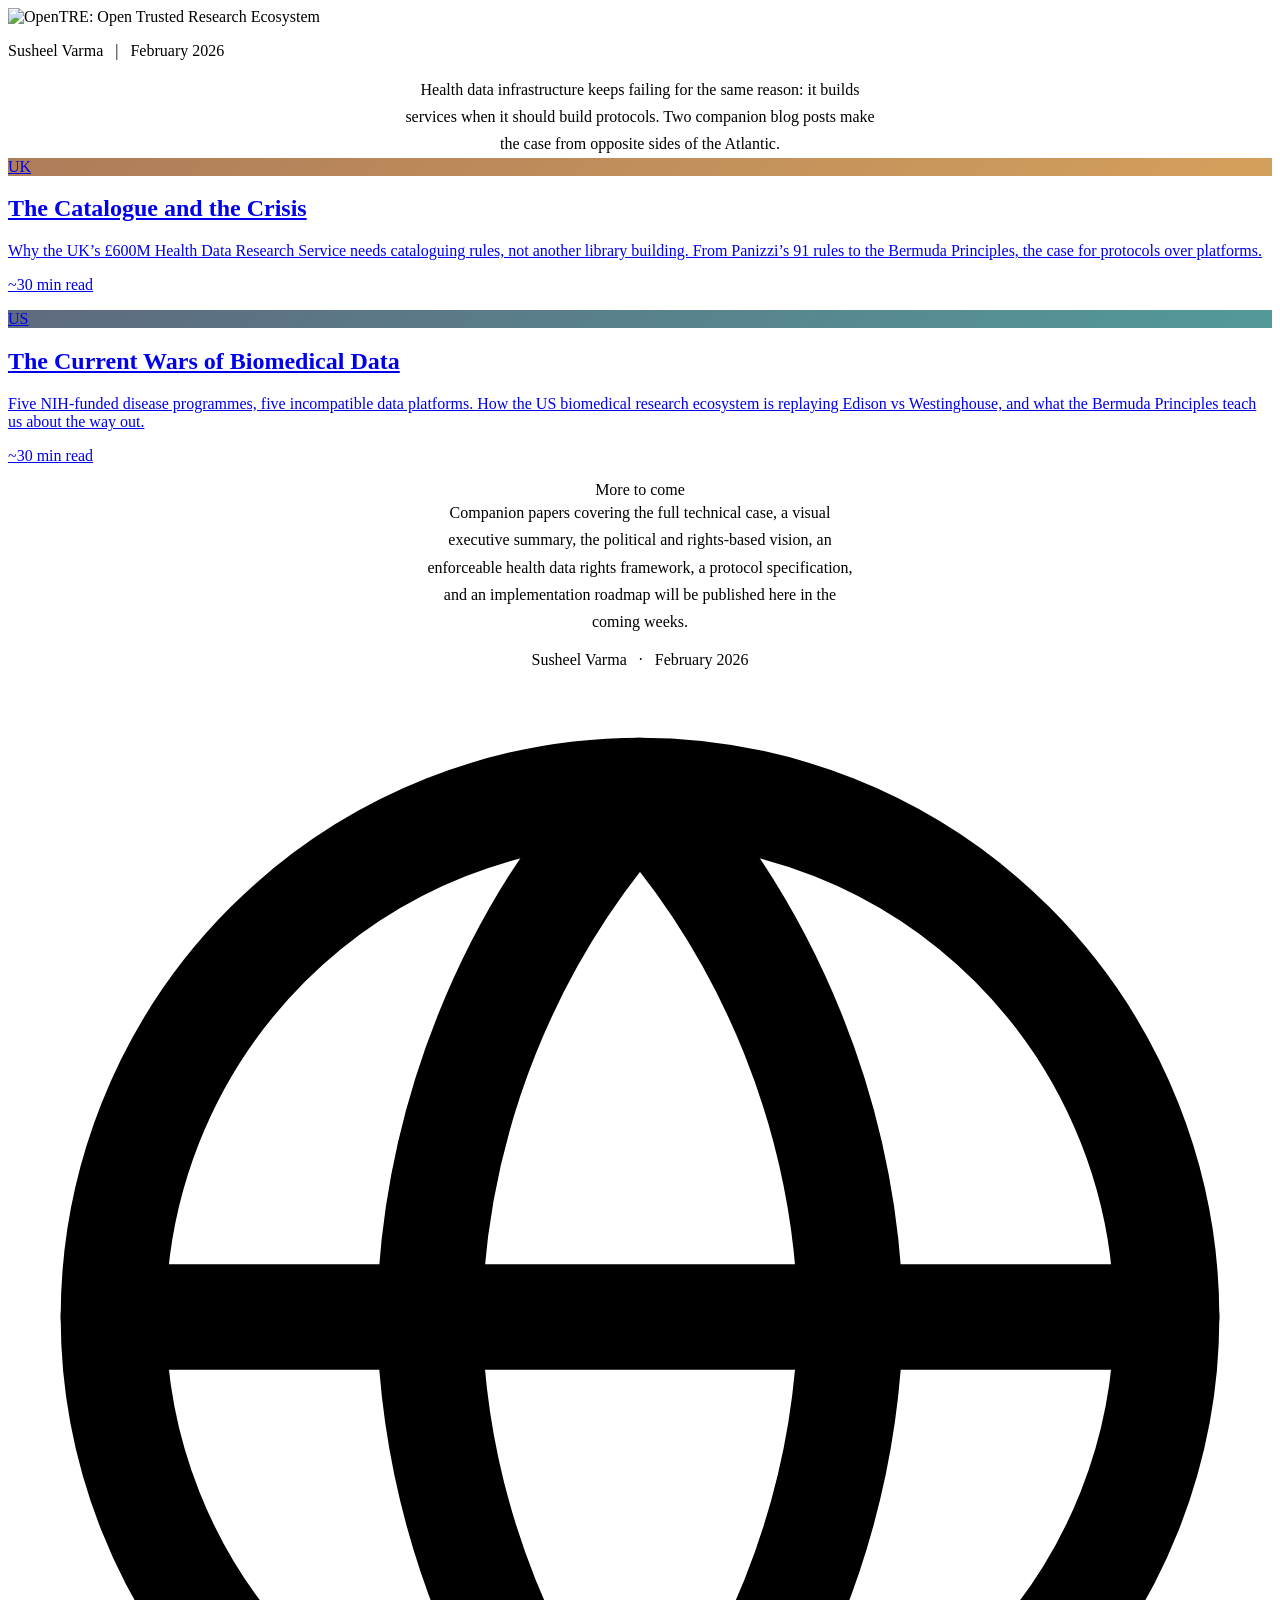
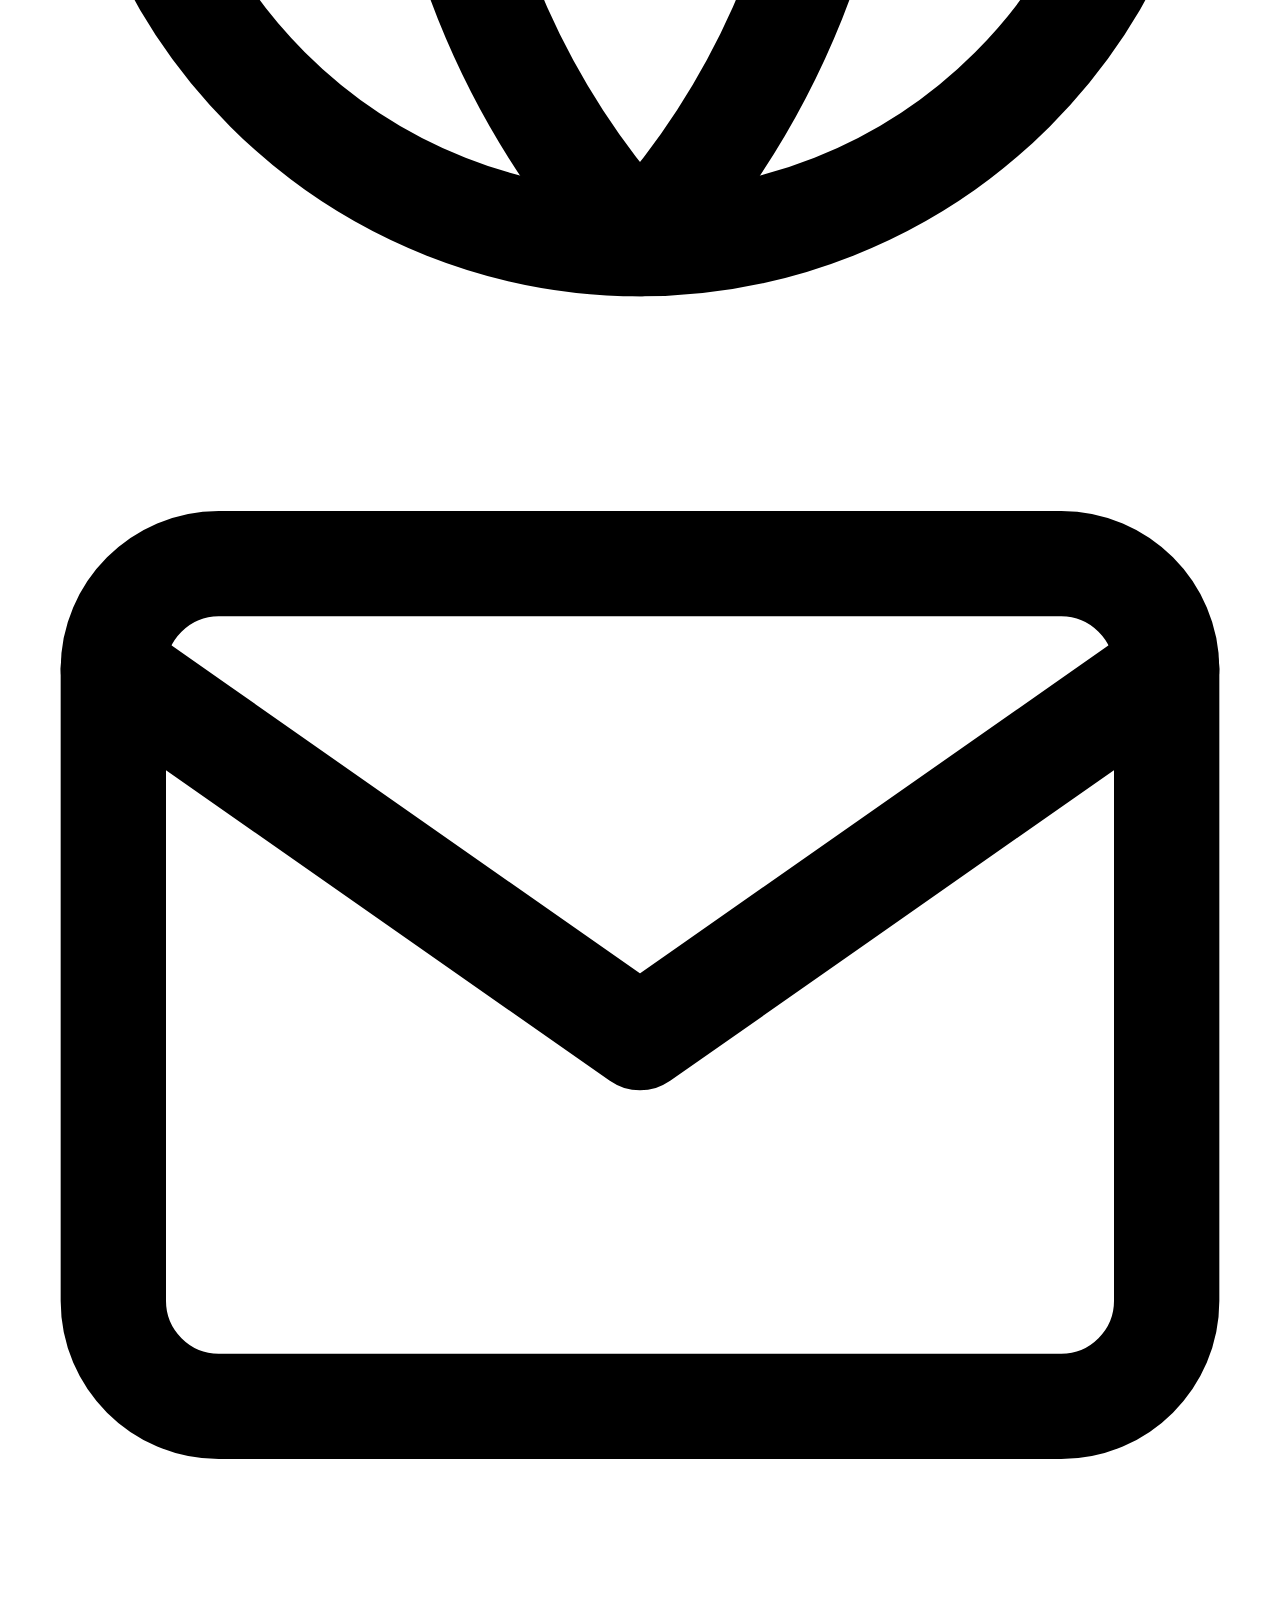
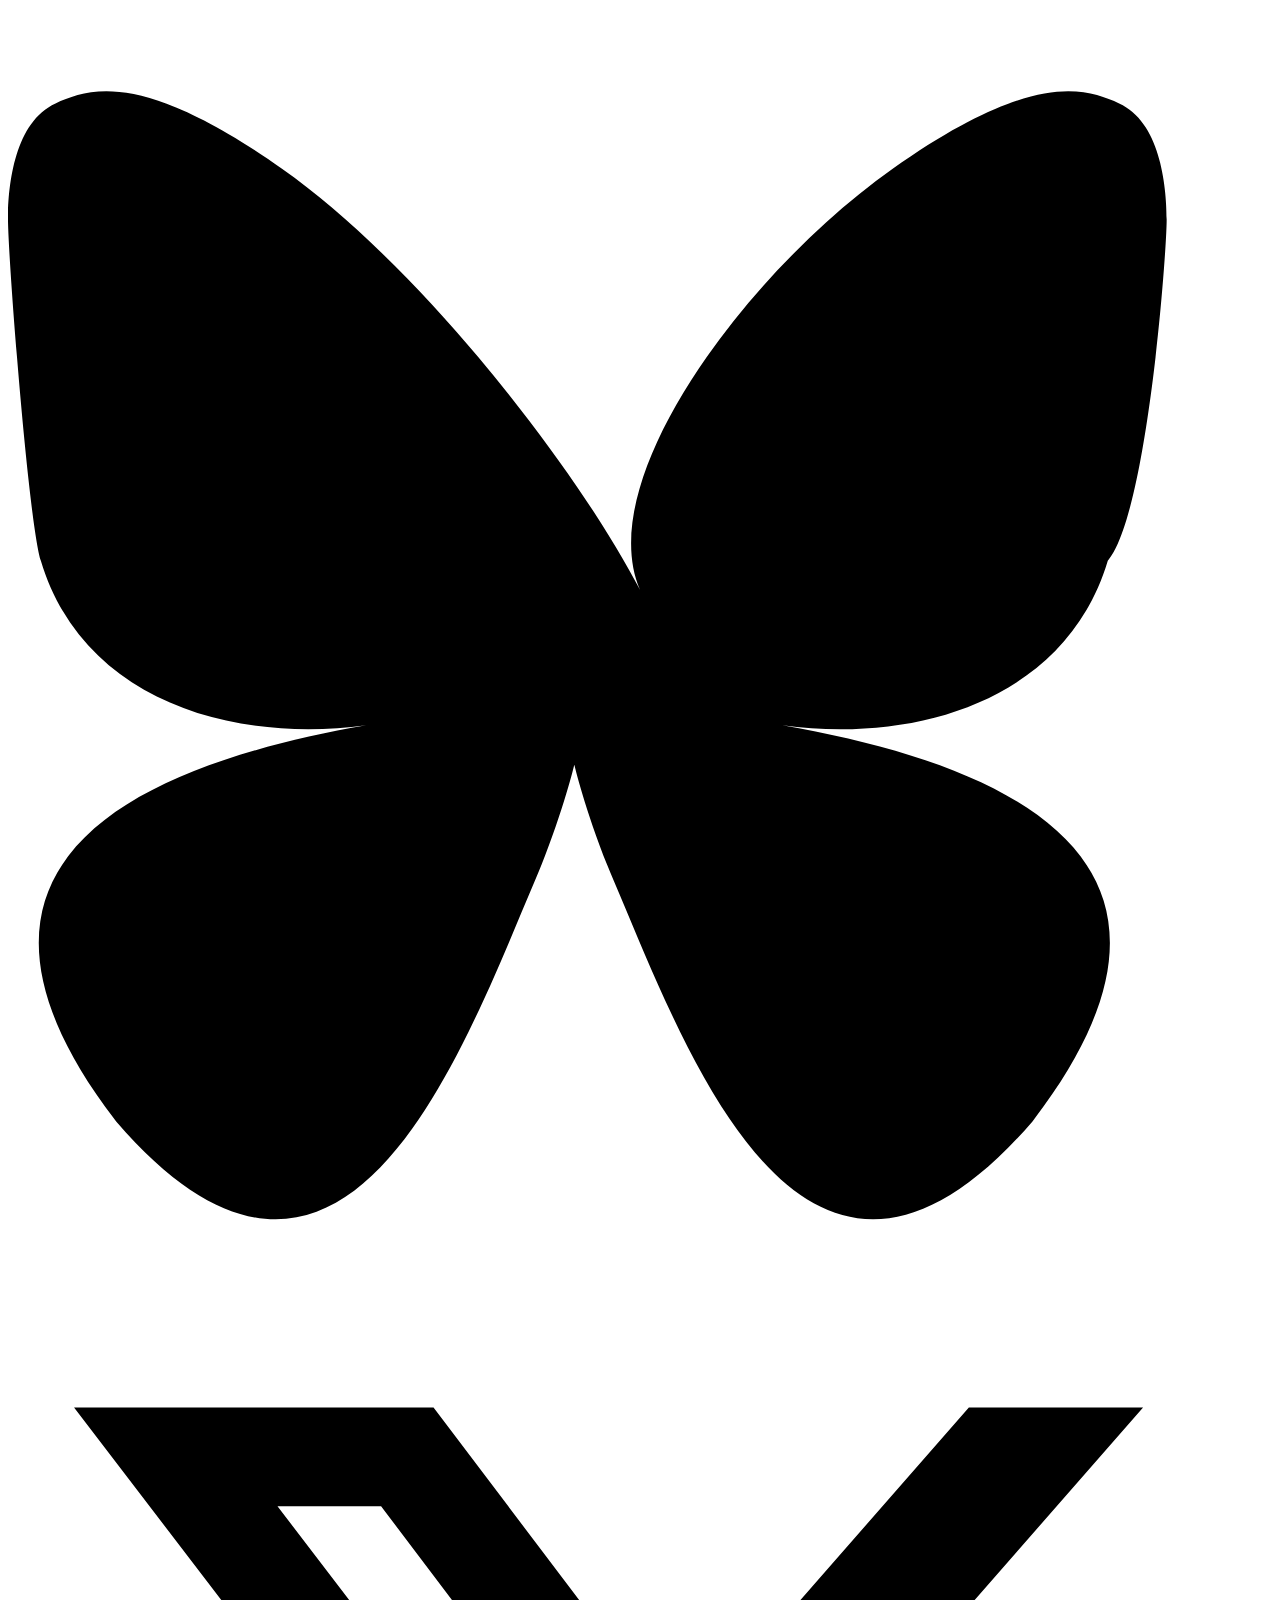
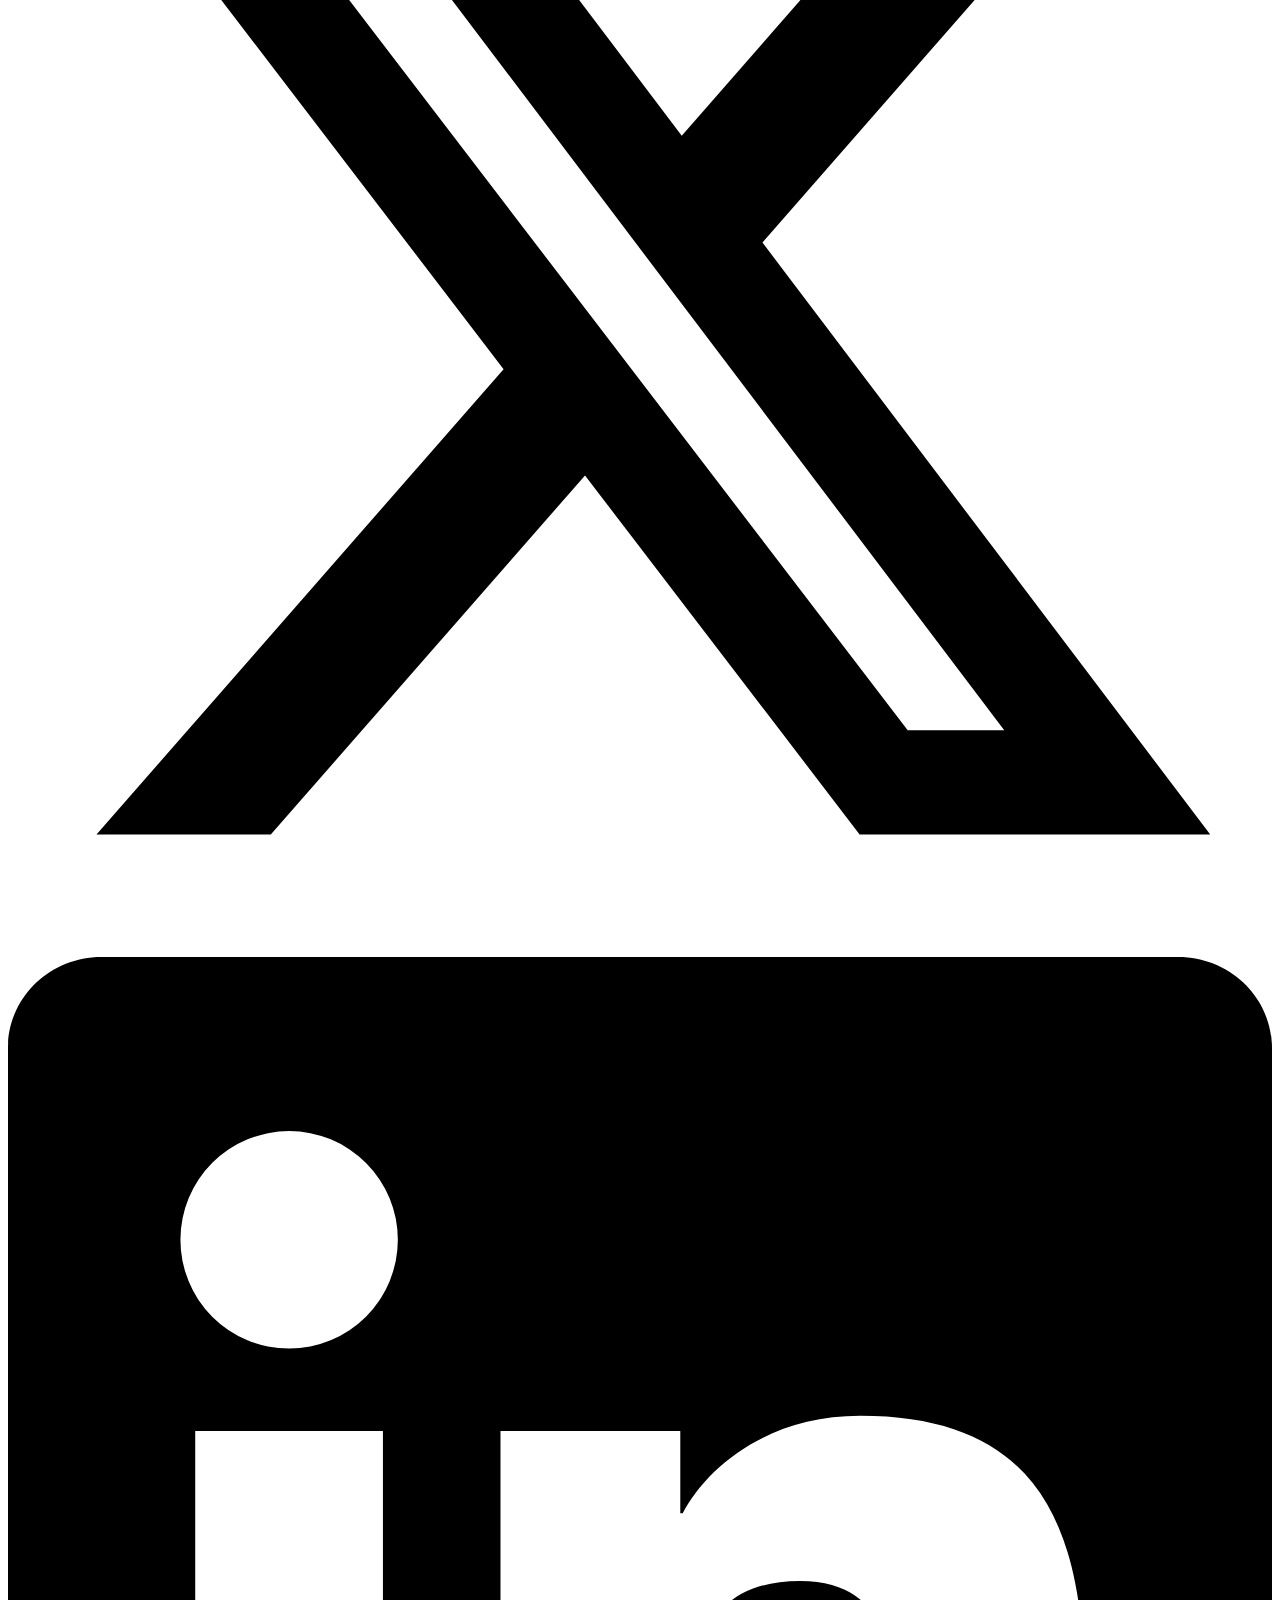
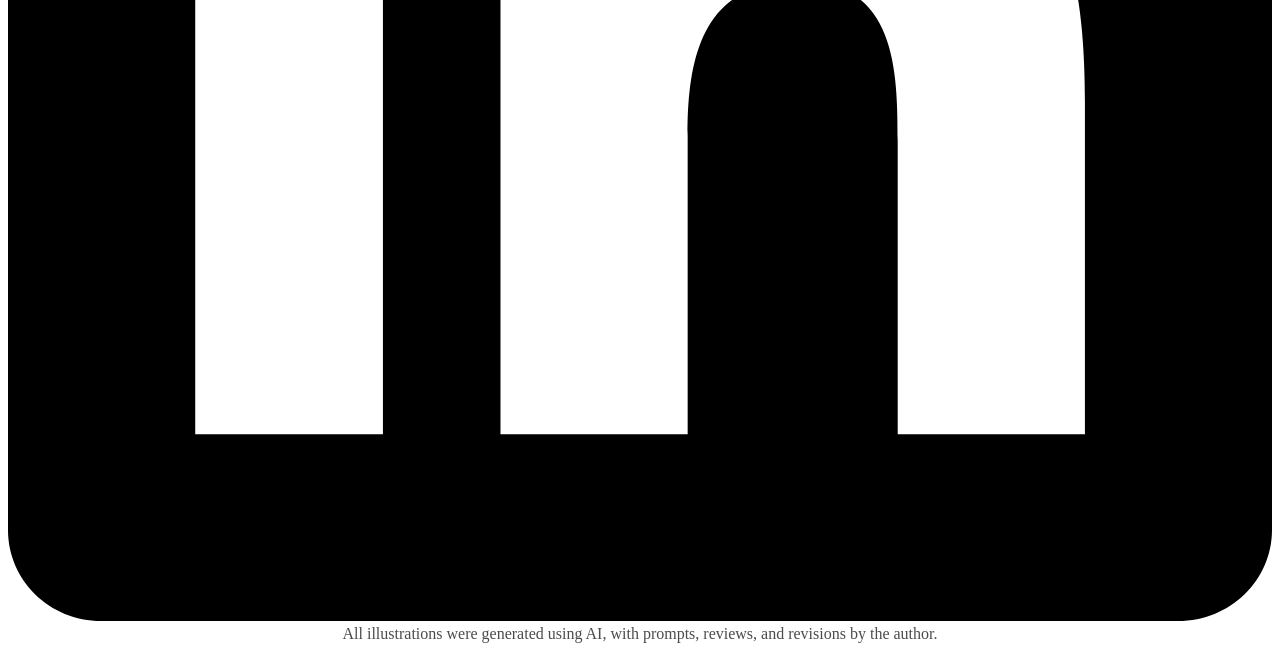
==== index.html @ 94cab022 "Adding Index and US/UK Blogposts" ====
<!doctype html>
<html lang="en">
    <head>
        <meta charset="UTF-8" />
        <meta name="viewport" content="width=device-width, initial-scale=1.0" />
        <title>OpenTRE: Protocols, Not Services</title>
        <meta
            name="description"
            content="OpenTRE argues that health data infrastructure should build protocols, not services. Two companion blog posts make the case from the UK and US perspectives."
        />
        <meta name="author" content="Susheel Varma" />

        <!-- Open Graph -->
        <meta property="og:type" content="website" />
        <meta property="og:title" content="OpenTRE: Protocols, Not Services" />
        <meta
            property="og:description"
            content="Two companion blog posts arguing that health data infrastructure should build protocols, not services. The UK case and the US case."
        />
        <meta property="og:url" content="https://opentre.org/" />
        <meta
            property="og:image"
            content="https://opentre.org/images/opentre-icon-512.png"
        />
        <meta property="og:site_name" content="OpenTRE" />

        <!-- Twitter Card -->
        <meta name="twitter:card" content="summary_large_image" />
        <meta name="twitter:title" content="OpenTRE: Protocols, Not Services" />
        <meta
            name="twitter:description"
            content="Two companion blog posts arguing that health data infrastructure should build protocols, not services."
        />
        <meta
            name="twitter:image"
            content="https://opentre.org/images/opentre-icon-512.png"
        />
        <meta name="twitter:creator" content="@susheelvarma" />

        <link rel="preconnect" href="https://fonts.googleapis.com" />
        <link rel="preconnect" href="https://fonts.gstatic.com" crossorigin />
        <link
            href="https://fonts.googleapis.com/css2?family=Newsreader:ital,wght@0,400;0,500;0,600;1,400&family=Source+Serif+4:ital,wght@0,400;0,700;1,400&family=Inter:wght@400;600;700&display=swap"
            rel="stylesheet"
        />
        <link rel="icon" type="image/png" sizes="32x32" href="favicon-32.png" />
        <link rel="icon" type="image/x-icon" href="favicon.ico" />
        <link rel="apple-touch-icon" href="apple-touch-icon.png" />
        <link rel="stylesheet" href="css/style.css" />
    </head>
    <body>
        <header class="landing-hero" role="banner">
            <div
                class="hero-bg"
                style="background-image: url(&quot;images/hero-homepage.png&quot;)"
            ></div>
            <img
                src="images/opentre-logo-white.png"
                alt="OpenTRE: Open Trusted Research Ecosystem"
                class="landing-logo"
            />
            <h1 class="landing-hero-title visually-hidden">OpenTRE</h1>
            <p class="landing-hero-author">
                Susheel Varma &ensp;|&ensp; February 2026
            </p>
        </header>

        <main>
            <section class="doc-cards-intro" aria-label="Introduction">
                <p class="intro-text">
                    Health data infrastructure keeps failing for the same
                    reason: it builds services when it should build protocols.
                    Two companion blog posts make the case from opposite sides
                    of the Atlantic.
                </p>
            </section>

            <section class="doc-cards" aria-label="Blog posts">
                <a
                    href="uk-blog.html"
                    class="doc-card fade-in"
                    aria-label="Read: The Catalogue and the Crisis"
                >
                    <div
                        class="doc-card-hero blog"
                        role="presentation"
                        style="
                            background-image:
                                linear-gradient(
                                    135deg,
                                    rgba(139, 69, 19, 0.7),
                                    rgba(193, 120, 23, 0.7)
                                ),
                                url(&quot;images/hero-uk-blog.png&quot;);
                            background-size: cover;
                            background-position: center;
                        "
                    >
                        <span class="doc-card-tag">UK</span>
                    </div>
                    <div class="doc-card-body">
                        <h2 class="doc-card-title">
                            The Catalogue and the Crisis
                        </h2>
                        <p class="doc-card-description">
                            Why the UK&rsquo;s &pound;600M Health Data Research
                            Service needs cataloguing rules, not another library
                            building. From Panizzi&rsquo;s 91 rules to the
                            Bermuda Principles, the case for protocols over
                            platforms.
                        </p>
                        <p class="doc-card-meta">~30 min read</p>
                    </div>
                </a>

                <a
                    href="us-blog.html"
                    class="doc-card fade-in"
                    aria-label="Read: The Current Wars of Biomedical Data"
                >
                    <div
                        class="doc-card-hero blueprint"
                        role="presentation"
                        style="
                            background-image:
                                linear-gradient(
                                    135deg,
                                    rgba(27, 42, 74, 0.7),
                                    rgba(10, 110, 110, 0.7)
                                ),
                                url(&quot;images/hero-blog.png&quot;);
                            background-size: cover;
                            background-position: center;
                        "
                    >
                        <span class="doc-card-tag">US</span>
                    </div>
                    <div class="doc-card-body">
                        <h2 class="doc-card-title">
                            The Current Wars of Biomedical Data
                        </h2>
                        <p class="doc-card-description">
                            Five NIH-funded disease programmes, five
                            incompatible data platforms. How the US biomedical
                            research ecosystem is replaying Edison vs
                            Westinghouse, and what the Bermuda Principles teach
                            us about the way out.
                        </p>
                        <p class="doc-card-meta">~30 min read</p>
                    </div>
                </a>
            </section>

            <section class="coming-soon-section" aria-label="More to come">
                <h2 class="coming-soon-title">More to come</h2>
                <p class="coming-soon-text">
                    Companion papers covering the full technical case, a visual
                    executive summary, the political and rights-based vision, an
                    enforceable health data rights framework, a protocol
                    specification, and an implementation roadmap will be
                    published here in the coming weeks.
                </p>
            </section>
        </main>

        <footer class="landing-footer" role="contentinfo">
            <p>
                <a href="https://susheelvarma.com">Susheel Varma</a>
                &ensp;&middot;&ensp; February 2026
            </p>
            <div class="social-links">
                <a href="https://susheelvarma.com" title="Website"
                    ><svg
                        viewBox="0 0 24 24"
                        fill="none"
                        stroke="currentColor"
                        stroke-width="2"
                        stroke-linecap="round"
                        stroke-linejoin="round"
                    >
                        <circle cx="12" cy="12" r="10" />
                        <line x1="2" y1="12" x2="22" y2="12" />
                        <path
                            d="M12 2a15.3 15.3 0 0 1 4 10 15.3 15.3 0 0 1-4 10 15.3 15.3 0 0 1-4-10 15.3 15.3 0 0 1 4-10z"
                        /></svg
                ></a>
                <a href="mailto:susheel.varma@sagebionetworks.org" title="Email"
                    ><svg
                        viewBox="0 0 24 24"
                        fill="none"
                        stroke="currentColor"
                        stroke-width="2"
                        stroke-linecap="round"
                        stroke-linejoin="round"
                    >
                        <path
                            d="M4 4h16c1.1 0 2 .9 2 2v12c0 1.1-.9 2-2 2H4c-1.1 0-2-.9-2-2V6c0-1.1.9-2 2-2z"
                        />
                        <polyline points="22,6 12,13 2,6" /></svg
                ></a>
                <a
                    href="https://bsky.app/profile/susheelvarma.com"
                    title="Bluesky"
                    ><svg viewBox="0 0 24 24" fill="currentColor">
                        <path
                            d="M12 10.8c-1.087-2.114-4.046-6.053-6.798-7.995C2.566.944 1.561 1.266.902 1.565.139 1.908 0 3.08 0 3.768c0 .69.378 5.65.624 6.479.785 2.627 3.601 3.476 6.178 3.126-4.478.779-8.467 2.674-4.748 7.521 4.303 4.98 6.542-1.26 7.946-4.558.513-1.205.753-2.216.753-2.216s.24 1.011.753 2.216c1.404 3.298 3.643 9.538 7.946 4.558 3.719-4.847-.27-6.742-4.748-7.521 2.577.35 5.393-.499 6.178-3.126C21.622 9.418 22 4.458 22 3.768c0-.688-.139-1.86-.902-2.203-.659-.299-1.664-.621-4.3 1.24C14.046 4.747 11.087 8.686 12 10.8z"
                        /></svg
                ></a>
                <a href="https://twitter.com/susheelvarma" title="X / Twitter"
                    ><svg viewBox="0 0 24 24" fill="currentColor">
                        <path
                            d="M18.244 2.25h3.308l-7.227 8.26 8.502 11.24H16.17l-5.214-6.817L4.99 21.75H1.68l7.73-8.835L1.254 2.25H8.08l4.713 6.231zm-1.161 17.52h1.833L7.084 4.126H5.117z"
                        /></svg
                ></a>
                <a
                    href="https://www.linkedin.com/in/susheelvarma/"
                    title="LinkedIn"
                    ><svg viewBox="0 0 24 24" fill="currentColor">
                        <path
                            d="M20.447 20.452h-3.554v-5.569c0-1.328-.027-3.037-1.852-3.037-1.853 0-2.136 1.445-2.136 2.939v5.667H9.351V9h3.414v1.561h.046c.477-.9 1.637-1.85 3.37-1.85 3.601 0 4.267 2.37 4.267 5.455v6.286zM5.337 7.433a2.062 2.062 0 0 1-2.063-2.065 2.064 2.064 0 1 1 2.063 2.065zm1.782 13.019H3.555V9h3.564v11.452zM22.225 0H1.771C.792 0 0 .774 0 1.729v20.542C0 23.227.792 24 1.771 24h20.451C23.2 24 24 23.227 24 22.271V1.729C24 .774 23.2 0 22.222 0h.003z"
                        /></svg
                ></a>
            </div>
            <p class="image-disclaimer">
                All illustrations were generated using AI, with prompts,
                reviews, and revisions by the author.
            </p>
        </footer>

        <script>
            document.addEventListener("DOMContentLoaded", function () {
                var targets = document.querySelectorAll(".fade-in");
                if (!("IntersectionObserver" in window)) {
                    targets.forEach(function (el) {
                        el.classList.add("visible");
                    });
                    return;
                }
                var observer = new IntersectionObserver(
                    function (entries) {
                        entries.forEach(function (entry) {
                            if (entry.isIntersecting) {
                                entry.target.classList.add("visible");
                                observer.unobserve(entry.target);
                            }
                        });
                    },
                    { threshold: 0.1 },
                );
                targets.forEach(function (el) {
                    observer.observe(el);
                });
            });
        </script>

        <style>
            /* Landing page supplementary styles */
            .landing-logo {
                display: block;
                max-width: 480px;
                height: auto;
                margin: 0 auto var(--space-md);
                position: relative;
                z-index: 1;
            }
            .visually-hidden {
                position: absolute;
                width: 1px;
                height: 1px;
                padding: 0;
                margin: -1px;
                overflow: hidden;
                clip: rect(0, 0, 0, 0);
                white-space: nowrap;
                border: 0;
            }
            .doc-cards-intro {
                max-width: var(--content-width);
                margin: 0 auto;
                padding: var(--space-4xl) var(--space-xl) 0;
                text-align: center;
            }
            .intro-text {
                font-family: var(--font-body);
                font-size: var(--text-lg);
                color: var(--text-secondary);
                line-height: 1.7;
                max-width: 60ch;
                margin: 0 auto;
            }
            .doc-cards {
                grid-template-columns: repeat(2, 1fr);
                max-width: var(--wide-width);
            }
            .coming-soon-section {
                max-width: var(--content-width);
                margin: 0 auto;
                padding: var(--space-2xl) var(--space-xl) 0;
                text-align: center;
            }
            .coming-soon-title {
                font-family: var(--font-headline);
                font-size: var(--text-xl);
                font-weight: 500;
                color: var(--text-secondary);
                margin-bottom: var(--space-md);
            }
            .coming-soon-text {
                font-family: var(--font-body);
                font-size: var(--text-base);
                color: var(--text-muted);
                line-height: 1.7;
                max-width: 55ch;
                margin: 0 auto;
            }
            .landing-footer {
                text-align: center;
                padding: var(--space-3xl) var(--space-xl) var(--space-4xl);
                border-top: 1px solid var(--border-light);
                margin-top: var(--space-2xl);
            }
            .landing-footer p {
                font-family: var(--font-ui);
                font-size: var(--text-sm);
                color: var(--text-muted);
            }
            .landing-footer a {
                color: var(--accent-teal);
                text-decoration: none;
            }
            .landing-footer a:hover {
                text-decoration: underline;
            }
            .image-disclaimer {
                font-size: var(--text-xs);
                color: var(--text-muted);
                opacity: 0.7;
                margin-top: var(--space-sm);
            }
            @media (max-width: 768px) {
                .doc-cards {
                    grid-template-columns: 1fr;
                }
            }
        </style>
    </body>
</html>
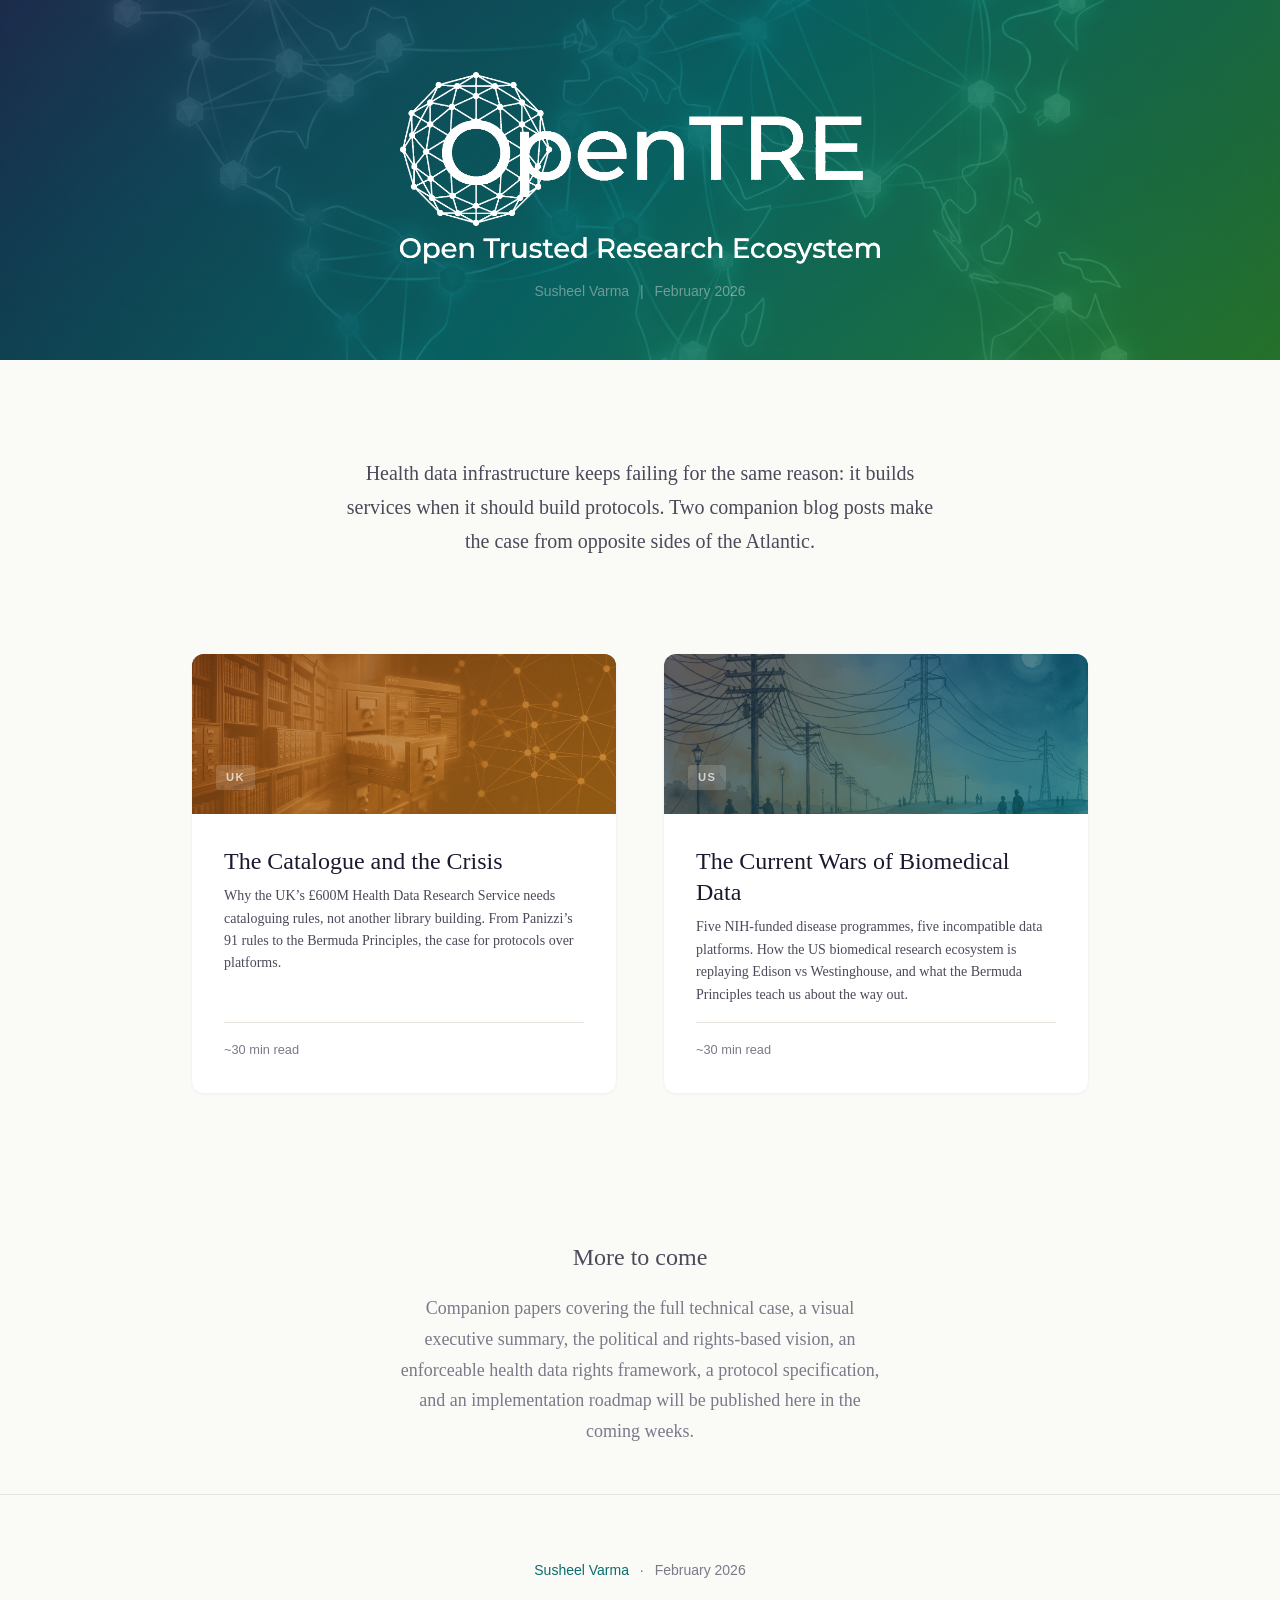
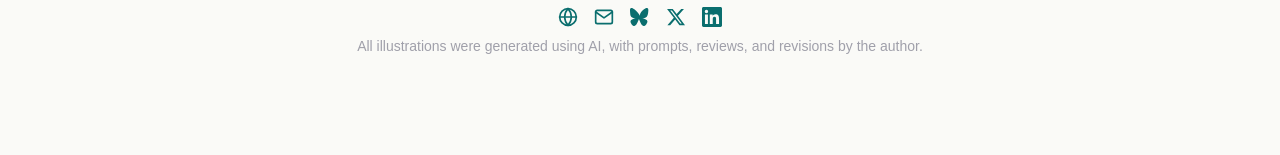
==== commit 7794f91b: "Updated the hero image on index page" ====
--- a/index.html
+++ b/index.html
@@ -20,7 +20,13 @@
         <meta property="og:url" content="https://opentre.org/" />
         <meta
             property="og:image"
-            content="https://opentre.org/images/opentre-icon-512.png"
+            content="https://opentre.org/images/hero-homepage.png"
+        />
+        <meta property="og:image:width" content="2816" />
+        <meta property="og:image:height" content="1536" />
+        <meta
+            property="og:image:alt"
+            content="OpenTRE: Open Trusted Research Ecosystem - protocols for federated health data infrastructure"
         />
         <meta property="og:site_name" content="OpenTRE" />
 
@@ -33,9 +39,13 @@
         />
         <meta
             name="twitter:image"
-            content="https://opentre.org/images/opentre-icon-512.png"
+            content="https://opentre.org/images/hero-homepage.png"
         />
         <meta name="twitter:creator" content="@susheelvarma" />
+        <meta
+            name="twitter:image:alt"
+            content="OpenTRE: Open Trusted Research Ecosystem - protocols for federated health data infrastructure"
+        />
 
         <link rel="preconnect" href="https://fonts.googleapis.com" />
         <link rel="preconnect" href="https://fonts.gstatic.com" crossorigin />
--- a/css/style.css
+++ b/css/style.css
@@ -0,0 +1,1141 @@
+/* OpenTRE Editorial Design System
+   Inspired by: explainers.blog, paraschopra.github.io/explainers
+   Typography: Newsreader (headlines) + Source Serif 4 (body) + Inter (UI)
+   Palette: Warm editorial with teal/navy/amber accents
+*/
+
+/* ================================================================
+   CSS CUSTOM PROPERTIES
+   ================================================================ */
+:root {
+  /* Backgrounds */
+  --bg-primary: #FAFAF7;
+  --bg-surface: #F3F1EC;
+  --bg-card: #FFFFFF;
+  --bg-code: #F7F5F0;
+  --bg-blockquote: #F0EDE6;
+
+  /* Text */
+  --text-primary: #1a1a2e;
+  --text-secondary: #4a4a5a;
+  --text-muted: #7a7a8a;
+  --text-inverse: #FAFAF7;
+
+  /* Accents */
+  --accent-teal: #0A6E6E;
+  --accent-teal-light: #E0F2F1;
+  --accent-navy: #1B2A4A;
+  --accent-amber: #C17817;
+  --accent-amber-light: #FFF8E1;
+  --accent-purple: #4A1B6D;
+  --accent-green: #2E7D32;
+  --accent-red: #B71C1C;
+  --accent-gold: #B8860B;
+  --accent-gold-light: #FFF8E1;
+  --accent-steel: #4A6274;
+  --accent-steel-light: #E8EEF2;
+
+  /* Borders */
+  --border-light: #E8E4DD;
+  --border-medium: #D0CCC4;
+
+  /* Shadows */
+  --shadow-sm: 0 1px 3px rgba(26, 26, 46, 0.06);
+  --shadow-md: 0 4px 12px rgba(26, 26, 46, 0.08);
+  --shadow-lg: 0 8px 30px rgba(26, 26, 46, 0.12);
+
+  /* Typography scale (modular, 1.25 ratio) */
+  --font-headline: 'Newsreader', 'Georgia', serif;
+  --font-body: 'Source Serif 4', 'Georgia', serif;
+  --font-ui: 'Inter', -apple-system, sans-serif;
+
+  --text-xs: 0.8rem;
+  --text-sm: 0.875rem;
+  --text-base: 1.125rem;
+  --text-lg: 1.25rem;
+  --text-xl: 1.5rem;
+  --text-2xl: 1.875rem;
+  --text-3xl: 2.25rem;
+  --text-4xl: 3rem;
+  --text-5xl: 3.75rem;
+
+  /* Spacing */
+  --space-xs: 0.25rem;
+  --space-sm: 0.5rem;
+  --space-md: 1rem;
+  --space-lg: 1.5rem;
+  --space-xl: 2rem;
+  --space-2xl: 3rem;
+  --space-3xl: 4rem;
+  --space-4xl: 6rem;
+
+  /* Layout */
+  --content-width: 720px;
+  --wide-width: 960px;
+  --full-width: 1200px;
+
+  /* Transitions */
+  --transition-fast: 150ms ease;
+  --transition-base: 300ms ease;
+  --transition-slow: 500ms ease;
+}
+
+/* ================================================================
+   RESET & BASE
+   ================================================================ */
+*, *::before, *::after {
+  box-sizing: border-box;
+  margin: 0;
+  padding: 0;
+}
+
+html {
+  font-size: 16px;
+  scroll-behavior: smooth;
+  -webkit-font-smoothing: antialiased;
+  -moz-osx-font-smoothing: grayscale;
+}
+
+body {
+  font-family: var(--font-body);
+  font-size: var(--text-base);
+  line-height: 1.7;
+  color: var(--text-primary);
+  background-color: var(--bg-primary);
+}
+
+/* ================================================================
+   READING PROGRESS BAR
+   ================================================================ */
+.progress-bar {
+  position: fixed;
+  top: 0;
+  left: 0;
+  width: 0%;
+  height: 3px;
+  z-index: 1000;
+  transition: width 100ms linear;
+}
+
+/* Per-document accent colors */
+.doc-blueprint .progress-bar { background: linear-gradient(90deg, var(--accent-navy), var(--accent-teal)); }
+.doc-blog .progress-bar { background: linear-gradient(90deg, var(--accent-amber), #D4451A); }
+.doc-sixpages .progress-bar { background: linear-gradient(90deg, var(--accent-teal), var(--accent-green)); }
+.doc-manifesto .progress-bar { background: linear-gradient(90deg, var(--accent-purple), var(--accent-navy)); }
+.doc-roadmap .progress-bar { background: linear-gradient(90deg, var(--accent-green), var(--accent-teal)); }
+.doc-rights .progress-bar { background: linear-gradient(90deg, var(--accent-gold), var(--accent-amber)); }
+.doc-techspec .progress-bar { background: linear-gradient(90deg, var(--accent-steel), var(--accent-navy)); }
+.doc-blog-us .progress-bar { background: linear-gradient(90deg, var(--accent-navy), var(--accent-teal)); }
+
+/* ================================================================
+   HERO SECTION
+   ================================================================ */
+.hero {
+  position: relative;
+  padding: var(--space-3xl) var(--space-xl) var(--space-2xl);
+  min-height: 40vh;
+  display: flex;
+  flex-direction: column;
+  justify-content: flex-end;
+  overflow: hidden;
+}
+
+.hero::before {
+  content: '';
+  position: absolute;
+  inset: 0;
+  z-index: 0;
+}
+
+/* Optional background image support - sits above gradient, below text */
+.hero-bg {
+  position: absolute;
+  inset: 0;
+  z-index: 1;
+  background-size: cover;
+  background-position: center;
+  opacity: 0.2;
+  mix-blend-mode: luminosity;
+}
+
+/* Per-document hero gradients */
+.doc-blueprint .hero::before {
+  background: linear-gradient(135deg, #1B2A4A 0%, #0A6E6E 50%, #0D8B8B 100%);
+}
+.doc-blog .hero::before {
+  background: linear-gradient(135deg, #8B4513 0%, #C17817 40%, #D4451A 100%);
+}
+.doc-sixpages .hero::before {
+  background: linear-gradient(135deg, #0A6E6E 0%, #1B5E20 50%, #2E7D32 100%);
+}
+.doc-manifesto .hero::before {
+  background: linear-gradient(135deg, #311B6D 0%, #4A1B6D 40%, #1B2A4A 100%);
+}
+.doc-roadmap .hero::before {
+  background: linear-gradient(135deg, #2E7D32 0%, #0A6E6E 50%, #1B5E20 100%);
+}
+.doc-rights .hero::before {
+  background: linear-gradient(135deg, #8B6914 0%, #B8860B 40%, #C17817 100%);
+}
+.doc-techspec .hero::before {
+  background: linear-gradient(135deg, #2C3E50 0%, #4A6274 50%, #1B2A4A 100%);
+}
+.doc-blog-us .hero::before {
+  background: linear-gradient(135deg, #1B2A4A 0%, #0A6E6E 50%, #0D8B8B 100%);
+}
+
+.hero-content {
+  position: relative;
+  z-index: 2;
+  max-width: var(--wide-width);
+  margin: 0 auto;
+  width: 100%;
+}
+
+.hero-label {
+  font-family: var(--font-ui);
+  font-size: var(--text-xs);
+  font-weight: 600;
+  letter-spacing: 0.15em;
+  text-transform: uppercase;
+  color: rgba(255, 255, 255, 0.7);
+  margin-bottom: var(--space-md);
+}
+
+.hero-title {
+  font-family: var(--font-headline);
+  font-size: var(--text-5xl);
+  font-weight: 500;
+  line-height: 1.1;
+  color: #fff;
+  margin-bottom: var(--space-lg);
+  max-width: 14ch;
+}
+
+.hero-subtitle {
+  font-family: var(--font-headline);
+  font-size: var(--text-xl);
+  font-weight: 400;
+  font-style: italic;
+  line-height: 1.4;
+  color: rgba(255, 255, 255, 0.85);
+  max-width: 40ch;
+  margin-bottom: var(--space-2xl);
+}
+
+.hero-meta {
+  font-family: var(--font-ui);
+  font-size: var(--text-sm);
+  color: rgba(255, 255, 255, 0.6);
+  display: flex;
+  gap: var(--space-lg);
+  flex-wrap: wrap;
+}
+
+.hero-meta span {
+  display: inline-flex;
+  align-items: center;
+  gap: var(--space-xs);
+}
+
+/* ================================================================
+   SUITE NAVIGATION (inter-document links)
+   ================================================================ */
+.suite-nav {
+  background: var(--bg-surface);
+  border-bottom: 1px solid var(--border-light);
+  padding: var(--space-md) var(--space-xl);
+  position: sticky;
+  top: 3px;
+  z-index: 999;
+  overflow: visible;
+}
+
+.suite-nav-inner {
+  max-width: var(--full-width);
+  margin: 0 auto;
+  display: flex;
+  align-items: center;
+  gap: var(--space-md);
+  overflow: visible;
+}
+
+
+a.suite-nav-label,
+.suite-nav-label {
+  font-family: var(--font-ui);
+  font-size: var(--text-xs);
+  font-weight: 700;
+  letter-spacing: 0.1em;
+  text-transform: uppercase;
+  color: var(--text-muted);
+  white-space: nowrap;
+  flex-shrink: 0;
+  text-decoration: none;
+  padding: 0;
+  background: none;
+}
+a.suite-nav-label:hover {
+  color: var(--text-primary);
+  background: none;
+}
+
+.suite-nav a {
+  font-family: var(--font-ui);
+  font-size: var(--text-sm);
+  color: var(--text-secondary);
+  text-decoration: none;
+  white-space: nowrap;
+  padding: var(--space-xs) var(--space-sm);
+  border-radius: 4px;
+  transition: all var(--transition-fast);
+}
+
+.suite-nav a:hover {
+  color: var(--text-primary);
+  background: var(--bg-card);
+}
+
+.suite-nav a.active {
+  color: var(--accent-teal);
+  font-weight: 600;
+  background: var(--accent-teal-light);
+}
+
+/* Nav logo icon */
+.nav-logo {
+  height: 20px;
+  width: auto;
+  vertical-align: middle;
+  margin-right: var(--space-xs);
+  opacity: 0.7;
+}
+a.suite-nav-label:hover .nav-logo { opacity: 1; }
+
+/* Nav separator */
+.nav-sep {
+  color: var(--border-light);
+  font-weight: 300;
+  margin: 0 var(--space-xs);
+  user-select: none;
+}
+
+/* Suite dropdown (CSS-only) */
+.nav-dropdown {
+  position: relative;
+}
+.nav-dropdown-toggle {
+  font-family: var(--font-ui);
+  font-size: var(--text-sm);
+  color: var(--text-secondary);
+  text-decoration: none;
+  white-space: nowrap;
+  padding: var(--space-xs) var(--space-sm);
+  border-radius: 4px;
+  transition: all var(--transition-fast);
+  cursor: pointer;
+  background: none;
+  border: none;
+}
+.nav-dropdown-toggle::after {
+  content: " \25BE";
+  font-size: 0.7em;
+  opacity: 0.6;
+}
+.nav-dropdown-toggle:hover {
+  color: var(--text-primary);
+  background: var(--bg-card);
+}
+.nav-dropdown-menu {
+  display: none;
+  position: absolute;
+  top: 100%;
+  left: 0;
+  min-width: 220px;
+  z-index: 1000;
+  background: var(--bg-surface);
+  border: 1px solid var(--border-light);
+  border-radius: 8px;
+  box-shadow: 0 4px 12px rgba(0,0,0,0.08);
+  padding: var(--space-sm) 0;
+}
+.nav-dropdown:hover .nav-dropdown-menu,
+.nav-dropdown:focus-within .nav-dropdown-menu {
+  display: block;
+}
+.nav-dropdown-menu a {
+  display: block;
+  padding: var(--space-xs) var(--space-md);
+  font-family: var(--font-ui);
+  font-size: var(--text-sm);
+  color: var(--text-secondary);
+  text-decoration: none;
+  white-space: nowrap;
+  transition: all var(--transition-fast);
+}
+.nav-dropdown-menu a:hover {
+  color: var(--text-primary);
+  background: var(--bg-card);
+}
+.nav-dropdown-menu .dropdown-label {
+  font-size: var(--text-xs);
+  font-weight: 600;
+  letter-spacing: 0.05em;
+  text-transform: uppercase;
+  color: var(--text-muted);
+  padding: var(--space-sm) var(--space-md) var(--space-xs);
+  cursor: default;
+}
+.nav-dropdown-menu .dropdown-label:hover {
+  background: none;
+  color: var(--text-muted);
+}
+.nav-dropdown-menu .dropdown-divider {
+  height: 1px;
+  background: var(--border-light);
+  margin: var(--space-xs) 0;
+}
+
+/* ================================================================
+   TABLE OF CONTENTS (sidebar on desktop)
+   ================================================================ */
+.toc-wrapper {
+  position: fixed;
+  left: max(calc((100vw - var(--full-width)) / 2 - 40px), 16px);
+  top: 80px;
+  width: 200px;
+  max-height: calc(100vh - 120px);
+  overflow-y: auto;
+  z-index: 50;
+  background: rgba(250, 250, 247, 0.95);
+  backdrop-filter: blur(8px);
+  padding: var(--space-md);
+  border-radius: 8px;
+  border: 1px solid var(--border-light);
+  box-shadow: var(--shadow-sm);
+  opacity: 0;
+  pointer-events: none;
+  transition: opacity var(--transition-base);
+}
+
+.toc-wrapper.toc-visible {
+  opacity: 1;
+  pointer-events: auto;
+}
+
+.toc {
+  font-family: var(--font-ui);
+  font-size: var(--text-xs);
+  line-height: 1.6;
+}
+
+.toc-title {
+  font-weight: 700;
+  letter-spacing: 0.1em;
+  text-transform: uppercase;
+  color: var(--text-muted);
+  margin-bottom: var(--space-sm);
+  font-size: 0.7rem;
+}
+
+.toc a {
+  display: block;
+  color: var(--text-muted);
+  text-decoration: none;
+  padding: 3px 0 3px 12px;
+  border-left: 2px solid var(--border-light);
+  transition: all var(--transition-fast);
+}
+
+.toc a:hover {
+  color: var(--text-primary);
+  border-left-color: var(--border-medium);
+}
+
+.toc a.active {
+  color: var(--accent-teal);
+  border-left-color: var(--accent-teal);
+  font-weight: 600;
+}
+
+@media (max-width: 1500px) {
+  .toc-wrapper { display: none; }
+}
+
+/* ================================================================
+   MAIN CONTENT AREA
+   ================================================================ */
+.article-body {
+  max-width: var(--content-width);
+  margin: 0 auto;
+  padding: var(--space-3xl) var(--space-xl) var(--space-4xl);
+}
+
+/* ================================================================
+   HEADINGS
+   ================================================================ */
+.article-body h2 {
+  font-family: var(--font-headline);
+  font-size: var(--text-3xl);
+  font-weight: 500;
+  line-height: 1.2;
+  color: var(--text-primary);
+  margin-top: var(--space-4xl);
+  margin-bottom: var(--space-lg);
+  scroll-margin-top: 80px;
+}
+
+.article-body h2::before {
+  content: '';
+  display: block;
+  width: 40px;
+  height: 3px;
+  margin-bottom: var(--space-md);
+  border-radius: 2px;
+}
+
+.doc-blueprint .article-body h2::before { background: var(--accent-teal); }
+.doc-blog .article-body h2::before { background: var(--accent-amber); }
+.doc-sixpages .article-body h2::before { background: var(--accent-green); }
+.doc-manifesto .article-body h2::before { background: var(--accent-purple); }
+.doc-roadmap .article-body h2::before { background: var(--accent-green); }
+.doc-rights .article-body h2::before { background: var(--accent-gold); }
+.doc-techspec .article-body h2::before { background: var(--accent-steel); }
+.doc-blog-us .article-body h2::before { background: var(--accent-teal); }
+
+.article-body h3 {
+  font-family: var(--font-headline);
+  font-size: var(--text-2xl);
+  font-weight: 500;
+  line-height: 1.3;
+  color: var(--text-primary);
+  margin-top: var(--space-3xl);
+  margin-bottom: var(--space-md);
+  scroll-margin-top: 80px;
+}
+
+.article-body h4 {
+  font-family: var(--font-ui);
+  font-size: var(--text-lg);
+  font-weight: 600;
+  letter-spacing: -0.01em;
+  color: var(--text-primary);
+  margin-top: var(--space-2xl);
+  margin-bottom: var(--space-md);
+}
+
+/* ================================================================
+   PARAGRAPHS & INLINE
+   ================================================================ */
+.article-body p {
+  margin-bottom: var(--space-lg);
+}
+
+.article-body strong {
+  font-weight: 700;
+  color: var(--text-primary);
+}
+
+.article-body em {
+  font-style: italic;
+}
+
+.article-body a {
+  color: var(--accent-teal);
+  text-decoration: underline;
+  text-decoration-thickness: 1px;
+  text-underline-offset: 3px;
+  transition: color var(--transition-fast);
+}
+
+.article-body a:hover {
+  color: var(--accent-navy);
+}
+
+/* Drop cap for first paragraph of each section */
+.drop-cap::first-letter {
+  font-family: var(--font-headline);
+  font-size: 3.2em;
+  float: left;
+  line-height: 0.85;
+  margin-right: 0.2em;
+  margin-top: 0.07em;
+  padding-right: 0.1em;
+  color: var(--accent-navy);
+  font-weight: 600;
+}
+
+@supports (initial-letter: 3) {
+  .drop-cap::first-letter {
+    initial-letter: 3;
+    font-size: unset;
+    float: unset;
+    line-height: unset;
+    margin-top: unset;
+    padding-right: unset;
+  }
+}
+
+/* ================================================================
+   BLOCKQUOTES & CALLOUTS
+   ================================================================ */
+.article-body blockquote {
+  background: var(--bg-blockquote);
+  border-left: 4px solid var(--accent-teal);
+  padding: var(--space-lg) var(--space-xl);
+  margin: var(--space-2xl) 0;
+  border-radius: 0 8px 8px 0;
+  font-style: italic;
+}
+
+.article-body blockquote p:last-child {
+  margin-bottom: 0;
+}
+
+.callout {
+  background: var(--bg-card);
+  border: 1px solid var(--border-light);
+  border-radius: 8px;
+  padding: var(--space-xl);
+  margin: var(--space-2xl) 0;
+  box-shadow: var(--shadow-sm);
+}
+
+.callout-title {
+  font-family: var(--font-ui);
+  font-size: var(--text-sm);
+  font-weight: 700;
+  text-transform: uppercase;
+  letter-spacing: 0.08em;
+  margin-bottom: var(--space-sm);
+}
+
+.callout-teal .callout-title { color: var(--accent-teal); }
+.callout-amber .callout-title { color: var(--accent-amber); }
+.callout-navy .callout-title { color: var(--accent-navy); }
+
+/* Pull quote */
+.pull-quote {
+  font-family: var(--font-headline);
+  font-size: var(--text-2xl);
+  font-weight: 400;
+  font-style: italic;
+  line-height: 1.4;
+  color: var(--accent-navy);
+  text-align: center;
+  padding: var(--space-3xl) var(--space-xl);
+  margin: var(--space-3xl) calc(-1 * var(--space-xl));
+  border-top: 1px solid var(--border-light);
+  border-bottom: 1px solid var(--border-light);
+  position: relative;
+}
+
+.pull-quote::before {
+  content: '\201C';
+  font-size: 4rem;
+  position: absolute;
+  top: var(--space-lg);
+  left: 50%;
+  transform: translateX(-50%);
+  color: var(--border-light);
+  font-family: var(--font-headline);
+  line-height: 1;
+}
+
+/* ================================================================
+   IMAGES
+   ================================================================ */
+.article-body figure {
+  margin: var(--space-3xl) calc(-1 * var(--space-xl));
+}
+
+.article-body figure img {
+  width: 100%;
+  height: auto;
+  border-radius: 8px;
+  box-shadow: var(--shadow-md);
+}
+
+.article-body figure figcaption {
+  font-family: var(--font-ui);
+  font-size: var(--text-sm);
+  color: var(--text-muted);
+  text-align: center;
+  margin-top: var(--space-sm);
+  padding: 0 var(--space-xl);
+}
+
+/* Wide images */
+.figure-wide {
+  margin-left: calc(-1 * ((var(--wide-width) - var(--content-width)) / 2 + var(--space-xl)));
+  margin-right: calc(-1 * ((var(--wide-width) - var(--content-width)) / 2 + var(--space-xl)));
+  max-width: var(--wide-width);
+}
+
+@media (max-width: 1000px) {
+  .figure-wide {
+    margin-left: calc(-1 * var(--space-xl));
+    margin-right: calc(-1 * var(--space-xl));
+  }
+
+  .doc-cards {
+    grid-template-columns: repeat(2, 1fr);
+  }
+
+  .doc-card-wide {
+    max-width: 100%;
+  }
+}
+
+/* ================================================================
+   TABLES
+   ================================================================ */
+.article-body .table-wrapper {
+  margin: var(--space-2xl) calc(-1 * var(--space-xl));
+  overflow-x: auto;
+  -webkit-overflow-scrolling: touch;
+}
+
+.article-body table {
+  width: 100%;
+  border-collapse: collapse;
+  font-size: var(--text-sm);
+  font-family: var(--font-ui);
+}
+
+.article-body thead th {
+  background: var(--bg-surface);
+  font-weight: 700;
+  text-align: left;
+  padding: var(--space-md) var(--space-lg);
+  border-bottom: 2px solid var(--border-medium);
+  color: var(--text-primary);
+  font-size: var(--text-xs);
+  letter-spacing: 0.05em;
+  text-transform: uppercase;
+  white-space: nowrap;
+}
+
+.article-body tbody td {
+  padding: var(--space-md) var(--space-lg);
+  border-bottom: 1px solid var(--border-light);
+  vertical-align: top;
+  line-height: 1.5;
+}
+
+.article-body tbody tr:hover {
+  background: var(--bg-surface);
+}
+
+.article-body tbody tr:last-child td {
+  border-bottom: none;
+}
+
+/* ================================================================
+   LISTS
+   ================================================================ */
+.article-body ul, .article-body ol {
+  margin-bottom: var(--space-lg);
+  padding-left: var(--space-xl);
+}
+
+.article-body li {
+  margin-bottom: var(--space-sm);
+}
+
+.article-body li::marker {
+  color: var(--accent-teal);
+}
+
+/* ================================================================
+   HORIZONTAL RULE (section dividers)
+   ================================================================ */
+.article-body hr {
+  border: none;
+  height: 1px;
+  background: var(--border-light);
+  margin: var(--space-4xl) 0;
+}
+
+.section-divider {
+  text-align: center;
+  margin: var(--space-4xl) 0;
+}
+
+.section-divider::after {
+  content: '\2022 \2022 \2022';
+  color: var(--border-medium);
+  letter-spacing: 1em;
+}
+
+/* ================================================================
+   CODE / PRE
+   ================================================================ */
+.article-body code {
+  font-family: 'JetBrains Mono', 'Fira Code', monospace;
+  font-size: 0.85em;
+  background: var(--bg-code);
+  padding: 0.15em 0.4em;
+  border-radius: 3px;
+  color: var(--accent-navy);
+}
+
+.article-body pre {
+  background: var(--accent-navy);
+  color: #E8E4DD;
+  padding: var(--space-xl);
+  border-radius: 8px;
+  overflow-x: auto;
+  margin: var(--space-2xl) 0;
+  font-size: var(--text-sm);
+  line-height: 1.6;
+}
+
+.article-body pre code {
+  background: none;
+  padding: 0;
+  color: inherit;
+  font-size: inherit;
+}
+
+/* ================================================================
+   AUTHOR / FOOTER
+   ================================================================ */
+.author-bio {
+  border-top: 1px solid var(--border-light);
+  margin-top: var(--space-4xl);
+  padding-top: var(--space-2xl);
+  font-size: var(--text-sm);
+  color: var(--text-secondary);
+  font-style: italic;
+  line-height: 1.8;
+}
+
+/* Social links bar */
+.social-links {
+  display: flex;
+  gap: var(--space-md);
+  justify-content: center;
+  align-items: center;
+  margin-top: var(--space-lg);
+}
+.social-links a {
+  color: var(--text-muted);
+  text-decoration: none;
+  transition: color 0.2s ease;
+  display: inline-flex;
+  align-items: center;
+}
+.social-links a:hover {
+  color: var(--accent-teal);
+}
+.social-links svg {
+  width: 20px;
+  height: 20px;
+}
+
+.article-footer {
+  max-width: var(--content-width);
+  margin: 0 auto;
+  padding: var(--space-2xl) var(--space-xl) var(--space-4xl);
+}
+
+.citation-box {
+  background: var(--bg-surface);
+  border-radius: 8px;
+  padding: var(--space-lg);
+  font-family: var(--font-ui);
+  font-size: var(--text-sm);
+  color: var(--text-secondary);
+  margin-top: var(--space-2xl);
+}
+
+.citation-box strong {
+  display: block;
+  margin-bottom: var(--space-xs);
+  color: var(--text-primary);
+  font-size: var(--text-xs);
+  text-transform: uppercase;
+  letter-spacing: 0.1em;
+}
+
+/* ================================================================
+   REFERENCES / FOOTNOTES
+   ================================================================ */
+.references {
+  font-size: var(--text-sm);
+  color: var(--text-secondary);
+  line-height: 1.8;
+}
+
+.references h2 {
+  font-size: var(--text-xl) !important;
+}
+
+.references h3 {
+  font-size: var(--text-lg) !important;
+  margin-top: var(--space-2xl) !important;
+}
+
+.references ol {
+  padding-left: var(--space-xl);
+}
+
+.references li {
+  margin-bottom: var(--space-sm);
+}
+
+/* ================================================================
+   APPENDIX
+   ================================================================ */
+.appendix {
+  border-top: 2px solid var(--border-light);
+  margin-top: var(--space-4xl);
+  padding-top: var(--space-2xl);
+}
+
+.appendix h2 {
+  font-size: var(--text-2xl) !important;
+}
+
+/* ================================================================
+   LANDING PAGE SPECIFIC
+   ================================================================ */
+.landing-hero {
+  min-height: 40vh;
+  display: flex;
+  flex-direction: column;
+  justify-content: center;
+  align-items: center;
+  text-align: center;
+  padding: var(--space-3xl) var(--space-xl) var(--space-2xl);
+  background: linear-gradient(135deg, #1B2A4A 0%, #0A6E6E 50%, #2E7D32 100%);
+  position: relative;
+}
+
+.landing-hero-title {
+  font-family: var(--font-headline);
+  font-size: clamp(2.5rem, 6vw, 4.5rem);
+  font-weight: 400;
+  color: #fff;
+  line-height: 1.15;
+  max-width: 16ch;
+  margin-bottom: var(--space-lg);
+}
+
+.landing-hero-subtitle {
+  font-family: var(--font-body);
+  font-size: var(--text-xl);
+  color: rgba(255, 255, 255, 0.8);
+  max-width: 50ch;
+  line-height: 1.5;
+  margin-bottom: var(--space-2xl);
+}
+
+.landing-hero-author {
+  font-family: var(--font-ui);
+  font-size: var(--text-sm);
+  color: rgba(255, 255, 255, 0.5);
+}
+
+.doc-cards {
+  max-width: var(--full-width);
+  margin: 0 auto;
+  padding: var(--space-4xl) var(--space-xl);
+  display: grid;
+  grid-template-columns: repeat(3, 1fr);
+  gap: var(--space-2xl);
+}
+
+.doc-card-wide {
+  grid-column: 1 / -1;
+  max-width: 66.666%;
+  justify-self: center;
+}
+
+.doc-card {
+  background: var(--bg-card);
+  border-radius: 12px;
+  overflow: hidden;
+  box-shadow: var(--shadow-sm);
+  transition: all var(--transition-base);
+  text-decoration: none;
+  color: inherit;
+  display: flex;
+  flex-direction: column;
+}
+
+.doc-card:hover {
+  transform: translateY(-3px);
+  box-shadow: var(--shadow-lg);
+}
+
+.doc-card-hero {
+  height: 160px;
+  display: flex;
+  align-items: flex-end;
+  padding: var(--space-lg);
+}
+
+.doc-card-hero.blueprint { background: linear-gradient(135deg, #1B2A4A, #0A6E6E); }
+.doc-card-hero.blog { background: linear-gradient(135deg, #8B4513, #C17817); }
+.doc-card-hero.sixpages { background: linear-gradient(135deg, #0A6E6E, #2E7D32); }
+.doc-card-hero.manifesto { background: linear-gradient(135deg, #311B6D, #4A1B6D); }
+.doc-card-hero.roadmap { background: linear-gradient(135deg, #2E7D32, #0A6E6E); }
+.doc-card-hero.rights { background: linear-gradient(135deg, #8B6914, #B8860B); }
+.doc-card-hero.techspec { background: linear-gradient(135deg, #2C3E50, #4A6274); }
+
+.doc-card-tag {
+  font-family: var(--font-ui);
+  font-size: 0.7rem;
+  font-weight: 700;
+  letter-spacing: 0.12em;
+  text-transform: uppercase;
+  color: rgba(255, 255, 255, 0.7);
+  background: rgba(255, 255, 255, 0.15);
+  padding: 3px 10px;
+  border-radius: 4px;
+}
+
+.doc-card-body {
+  padding: var(--space-xl);
+  flex: 1;
+  display: flex;
+  flex-direction: column;
+}
+
+.doc-card-title {
+  font-family: var(--font-headline);
+  font-size: var(--text-xl);
+  font-weight: 500;
+  line-height: 1.3;
+  margin-bottom: var(--space-sm);
+  color: var(--text-primary);
+}
+
+.doc-card-description {
+  font-family: var(--font-body);
+  font-size: var(--text-sm);
+  color: var(--text-secondary);
+  line-height: 1.6;
+  flex: 1;
+}
+
+.doc-card-meta {
+  font-family: var(--font-ui);
+  font-size: var(--text-xs);
+  color: var(--text-muted);
+  margin-top: var(--space-md);
+  padding-top: var(--space-md);
+  border-top: 1px solid var(--border-light);
+}
+
+/* ================================================================
+   RESPONSIVE
+   ================================================================ */
+@media (max-width: 768px) {
+  :root {
+    --text-base: 1rem;
+    --text-5xl: 2.25rem;
+    --text-4xl: 2rem;
+    --text-3xl: 1.75rem;
+    --text-2xl: 1.5rem;
+  }
+
+  .hero {
+    min-height: 35vh;
+    padding: var(--space-2xl) var(--space-md);
+  }
+
+  .hero-title {
+    font-size: var(--text-3xl);
+  }
+
+  .article-body {
+    padding: var(--space-2xl) var(--space-md) var(--space-3xl);
+  }
+
+  .article-body figure {
+    margin-left: calc(-1 * var(--space-md));
+    margin-right: calc(-1 * var(--space-md));
+  }
+
+  .article-body .table-wrapper {
+    margin-left: calc(-1 * var(--space-md));
+    margin-right: calc(-1 * var(--space-md));
+  }
+
+  .pull-quote {
+    font-size: var(--text-xl);
+    margin-left: 0;
+    margin-right: 0;
+  }
+
+  .suite-nav {
+    padding: var(--space-sm) var(--space-md);
+  }
+
+  .doc-cards {
+    grid-template-columns: 1fr;
+    padding: var(--space-2xl) var(--space-md);
+  }
+
+  .doc-card-wide {
+    max-width: 100%;
+    grid-column: auto;
+  }
+}
+
+/* ================================================================
+   ANIMATION (scroll-triggered fade-in)
+   ================================================================ */
+.fade-in {
+  opacity: 0;
+  transform: translateY(20px);
+  transition: opacity var(--transition-slow), transform var(--transition-slow);
+}
+
+.fade-in.visible {
+  opacity: 1;
+  transform: translateY(0);
+}
+
+/* ================================================================
+   PRINT STYLES
+   ================================================================ */
+@media print {
+  .progress-bar,
+  .suite-nav,
+  .toc-wrapper { display: none; }
+
+  .hero { min-height: auto; page-break-after: always; }
+
+  .article-body { max-width: 100%; padding: 0; }
+
+  body { font-size: 11pt; }
+}
+
+/* ================================================================
+   PROTOCOL STACK DIAGRAM
+   ================================================================ */
+.protocol-stack-diagram {
+  background: var(--accent-navy) !important;
+  color: #fff !important;
+  padding: var(--space-xl) !important;
+  border-radius: 12px;
+  overflow-x: auto;
+  line-height: 1.2 !important;
+  font-family: 'JetBrains Mono', 'Fira Code', monospace !important;
+  box-shadow: var(--shadow-lg);
+  border: 1px solid var(--border-light);
+}
+
+.protocol-stack-diagram .ecosystem { color: #fff; font-weight: bold; }
+.protocol-stack-diagram .layer-7 { color: #81D4FA; } /* Light Steel */
+.protocol-stack-diagram .layer-6 { color: #FFD54F; } /* Light Amber */
+.protocol-stack-diagram .layer-5 { color: #81C784; } /* Light Green */
+.protocol-stack-diagram .layer-4 { color: #CE93D8; font-weight: bold; } /* Light Purple */
+.protocol-stack-diagram .layer-3 { color: #9FA8DA; } /* Light Navy/Indigo */
+.protocol-stack-diagram .layer-2 { color: #FFE082; } /* Light Gold */
+.protocol-stack-diagram .layer-1 { color: #4DB6AC; } /* Light Teal */
+.protocol-stack-diagram .waist-text { color: #fff; text-shadow: 0 0 5px rgba(255,255,255,0.5); }
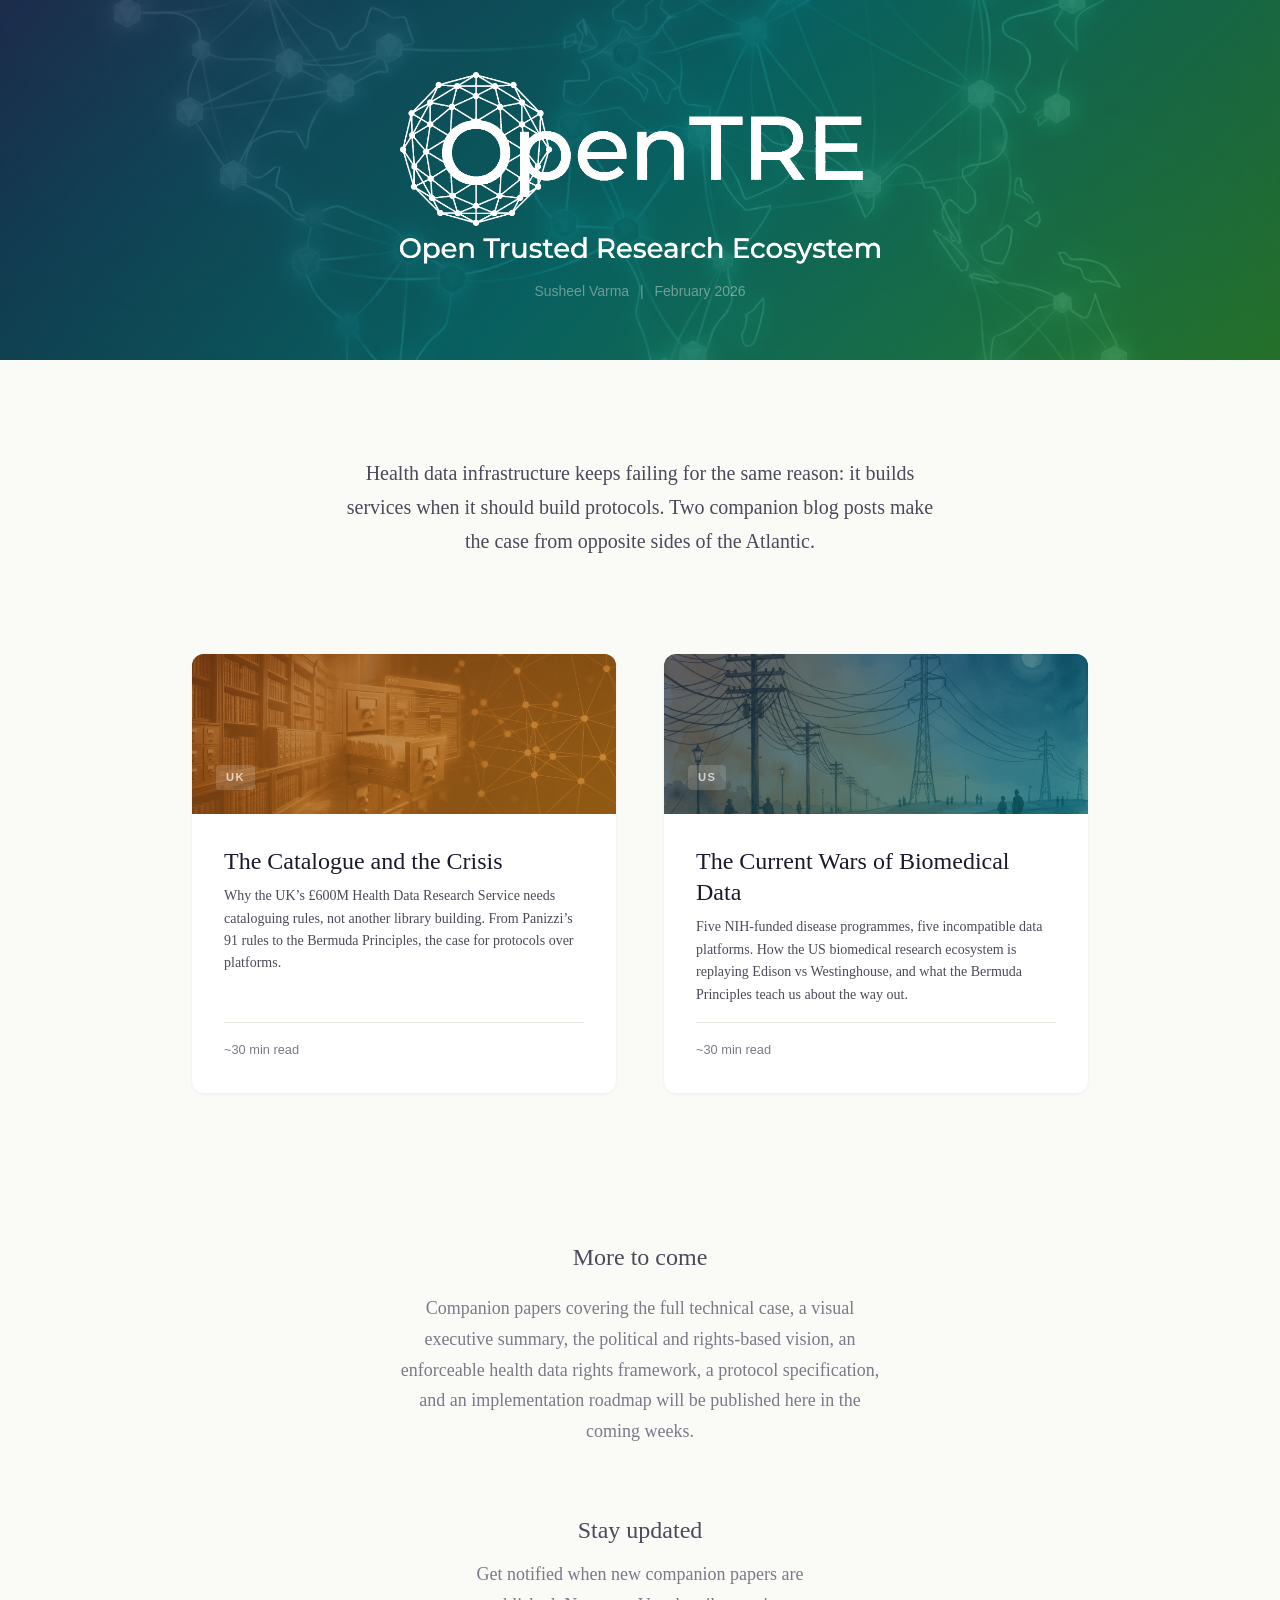
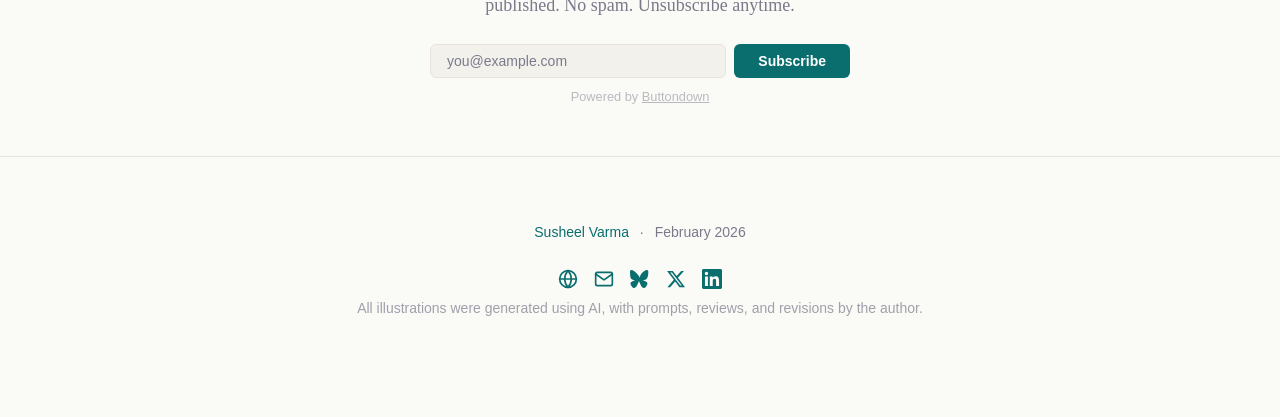
==== commit df7cce66: "Added Buttondown Email subscription" ====
--- a/index.html
+++ b/index.html
@@ -169,6 +169,35 @@
                     enforceable health data rights framework, a protocol
                     specification, and an implementation roadmap will be
                     published here in the coming weeks.
+                </p>
+            </section>
+
+            <section class="signup-section" aria-label="Subscribe for updates">
+                <h2 class="signup-title">Stay updated</h2>
+                <p class="signup-text">
+                    Get notified when new companion papers are published.
+                    No spam. Unsubscribe anytime.
+                </p>
+                <form
+                    action="https://buttondown.com/api/emails/embed-subscribe/susheel"
+                    method="post"
+                    target="popupwindow"
+                    onsubmit="window.open('https://buttondown.com/opentre', 'popupwindow')"
+                    class="signup-form"
+                >
+                    <label for="bd-email" class="visually-hidden">Email address</label>
+                    <input
+                        type="email"
+                        name="email"
+                        id="bd-email"
+                        placeholder="you@example.com"
+                        required
+                        class="signup-input"
+                    />
+                    <button type="submit" class="signup-button">Subscribe</button>
+                </form>
+                <p class="signup-powered">
+                    Powered by <a href="https://buttondown.com/refer/opentre" target="_blank" rel="noopener">Buttondown</a>
                 </p>
             </section>
         </main>
@@ -323,6 +352,84 @@
                 max-width: 55ch;
                 margin: 0 auto;
             }
+            .signup-section {
+                max-width: var(--content-width);
+                margin: 0 auto;
+                padding: var(--space-3xl) var(--space-xl) 0;
+                text-align: center;
+            }
+            .signup-title {
+                font-family: var(--font-headline);
+                font-size: var(--text-xl);
+                font-weight: 500;
+                color: var(--text-secondary);
+                margin-bottom: var(--space-sm);
+            }
+            .signup-text {
+                font-family: var(--font-body);
+                font-size: var(--text-base);
+                color: var(--text-muted);
+                line-height: 1.7;
+                max-width: 45ch;
+                margin: 0 auto var(--space-lg);
+            }
+            .signup-form {
+                display: flex;
+                gap: var(--space-sm);
+                justify-content: center;
+                max-width: 420px;
+                margin: 0 auto;
+            }
+            .signup-input {
+                flex: 1;
+                font-family: var(--font-ui);
+                font-size: var(--text-sm);
+                padding: var(--space-sm) var(--space-md);
+                border: 1px solid var(--border-light);
+                border-radius: 6px;
+                background: var(--bg-surface);
+                color: var(--text-primary);
+                outline: none;
+                transition: border-color var(--transition-fast);
+            }
+            .signup-input:focus {
+                border-color: var(--accent-teal);
+            }
+            .signup-input::placeholder {
+                color: var(--text-muted);
+            }
+            .signup-button {
+                font-family: var(--font-ui);
+                font-size: var(--text-sm);
+                font-weight: 600;
+                padding: var(--space-sm) var(--space-lg);
+                background: var(--accent-teal);
+                color: #fff;
+                border: none;
+                border-radius: 6px;
+                cursor: pointer;
+                white-space: nowrap;
+                transition: background var(--transition-fast);
+            }
+            .signup-button:hover {
+                background: var(--accent-teal-dark, #085858);
+            }
+            .signup-powered {
+                font-family: var(--font-ui);
+                font-size: var(--text-xs);
+                color: var(--text-muted);
+                opacity: 0.5;
+                margin-top: var(--space-sm);
+            }
+            .signup-powered a {
+                color: var(--text-muted);
+                text-decoration: underline;
+            }
+            @media (max-width: 480px) {
+                .signup-form {
+                    flex-direction: column;
+                }
+            }
             .landing-footer {
                 text-align: center;
                 padding: var(--space-3xl) var(--space-xl) var(--space-4xl);
--- a/css/style.css
+++ b/css/style.css
@@ -394,6 +394,25 @@
   height: 1px;
   background: var(--border-light);
   margin: var(--space-xs) 0;
+}
+
+/* Subscribe button in nav */
+.suite-nav a.nav-subscribe {
+  margin-left: auto;
+  font-family: var(--font-ui);
+  font-size: var(--text-xs);
+  font-weight: 600;
+  padding: var(--space-xs) var(--space-md);
+  background: var(--accent-teal);
+  color: #fff;
+  border-radius: 4px;
+  text-decoration: none;
+  white-space: nowrap;
+  transition: background var(--transition-fast);
+}
+.suite-nav a.nav-subscribe:hover {
+  background: var(--accent-teal-dark, #085858);
+  color: #fff;
 }
 
 /* ================================================================
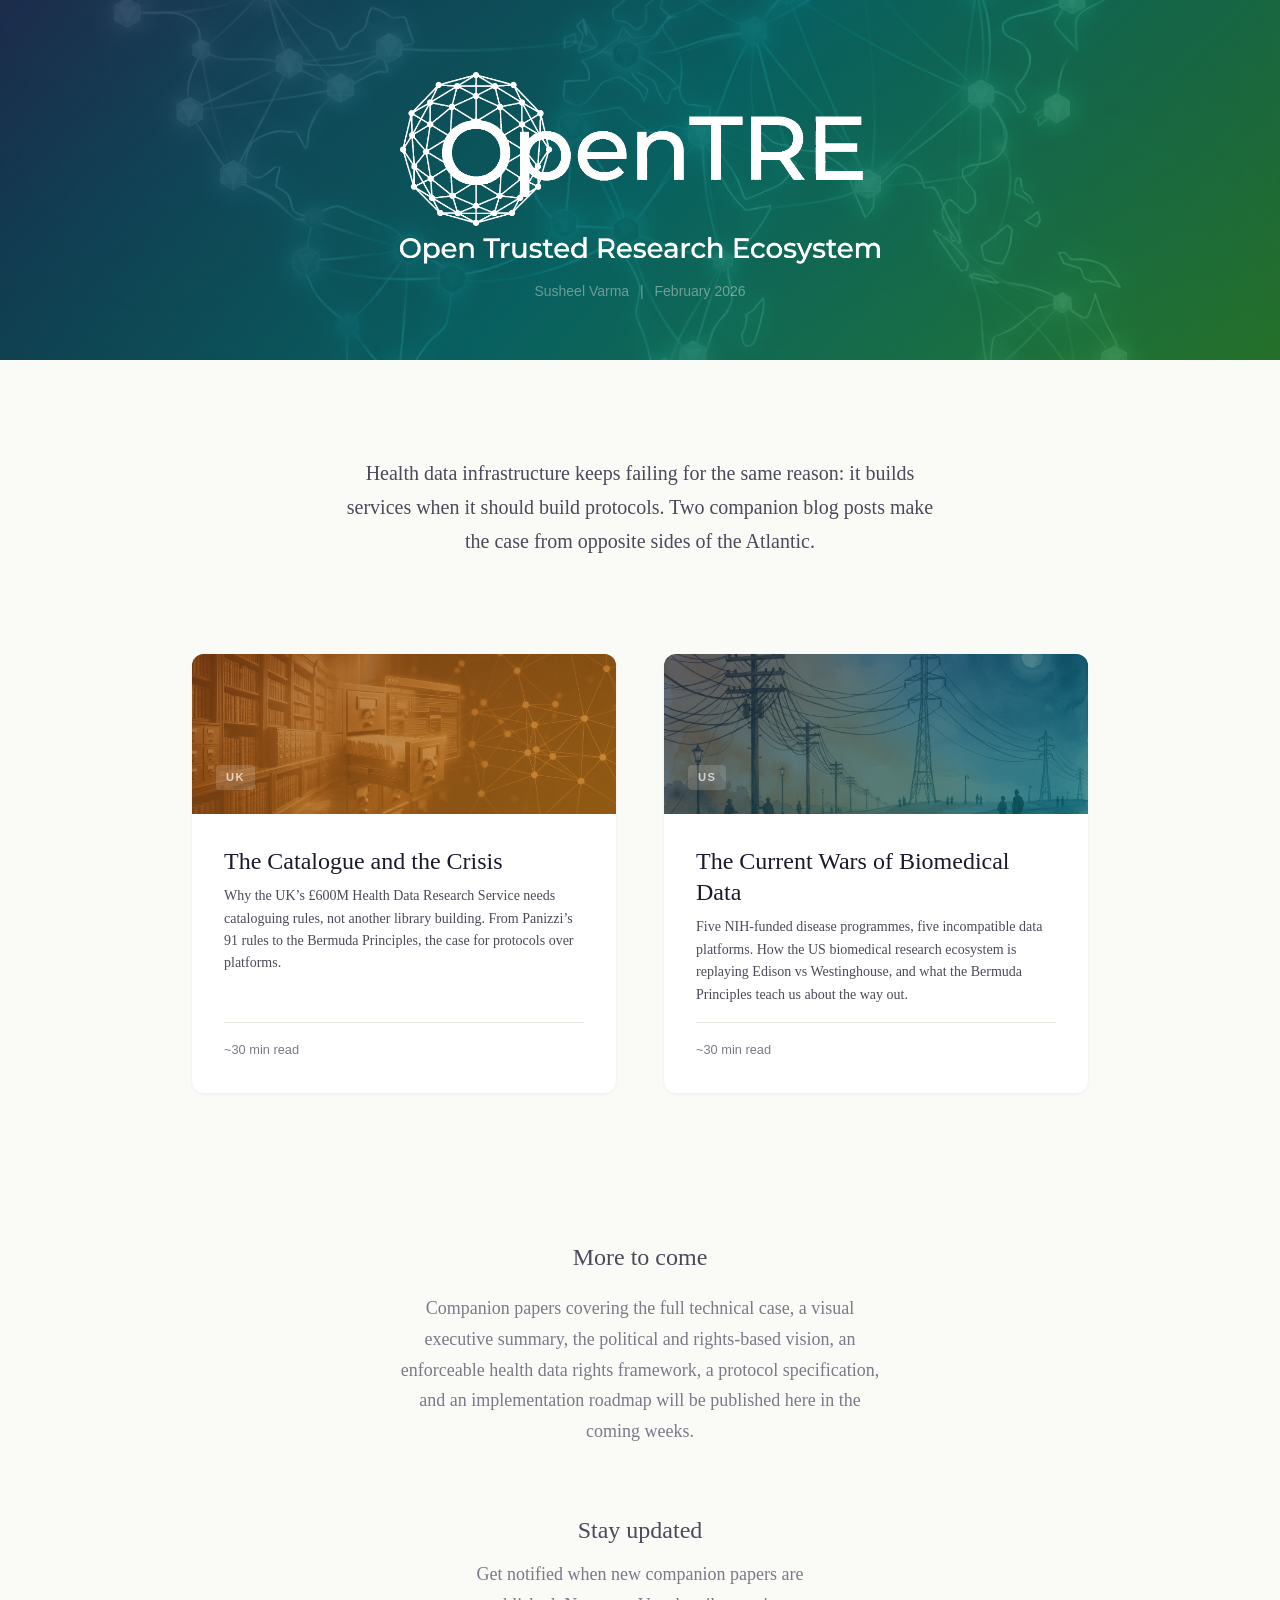
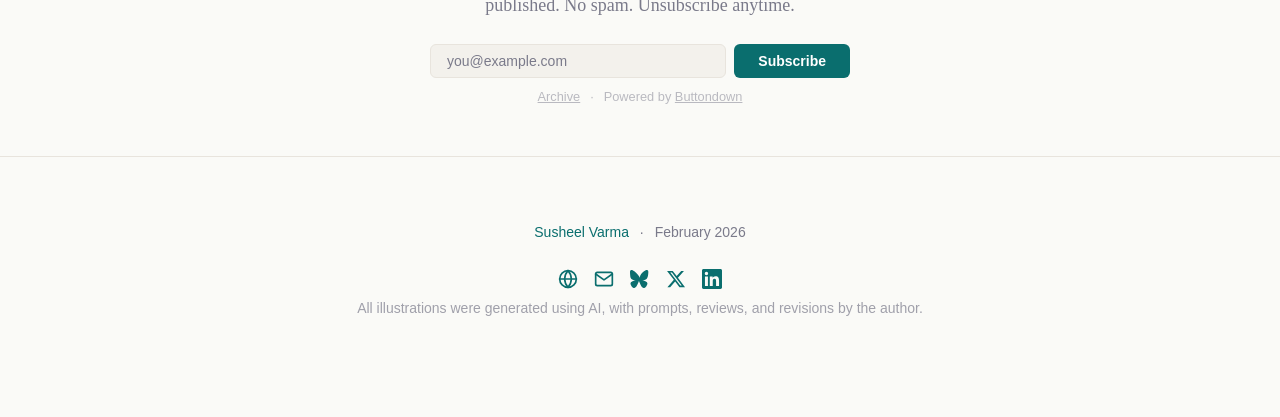
==== commit dabd4500: "Minor fixes" ====
--- a/index.html
+++ b/index.html
@@ -179,7 +179,7 @@
                     No spam. Unsubscribe anytime.
                 </p>
                 <form
-                    action="https://buttondown.com/api/emails/embed-subscribe/susheel"
+                    action="https://buttondown.com/api/emails/embed-subscribe/opentre"
                     method="post"
                     target="popupwindow"
                     onsubmit="window.open('https://buttondown.com/opentre', 'popupwindow')"
@@ -197,6 +197,8 @@
                     <button type="submit" class="signup-button">Subscribe</button>
                 </form>
                 <p class="signup-powered">
+                    <a href="https://buttondown.com/opentre/archive/" target="_blank" rel="noopener">Archive</a>
+                    &ensp;&middot;&ensp;
                     Powered by <a href="https://buttondown.com/refer/opentre" target="_blank" rel="noopener">Buttondown</a>
                 </p>
             </section>
